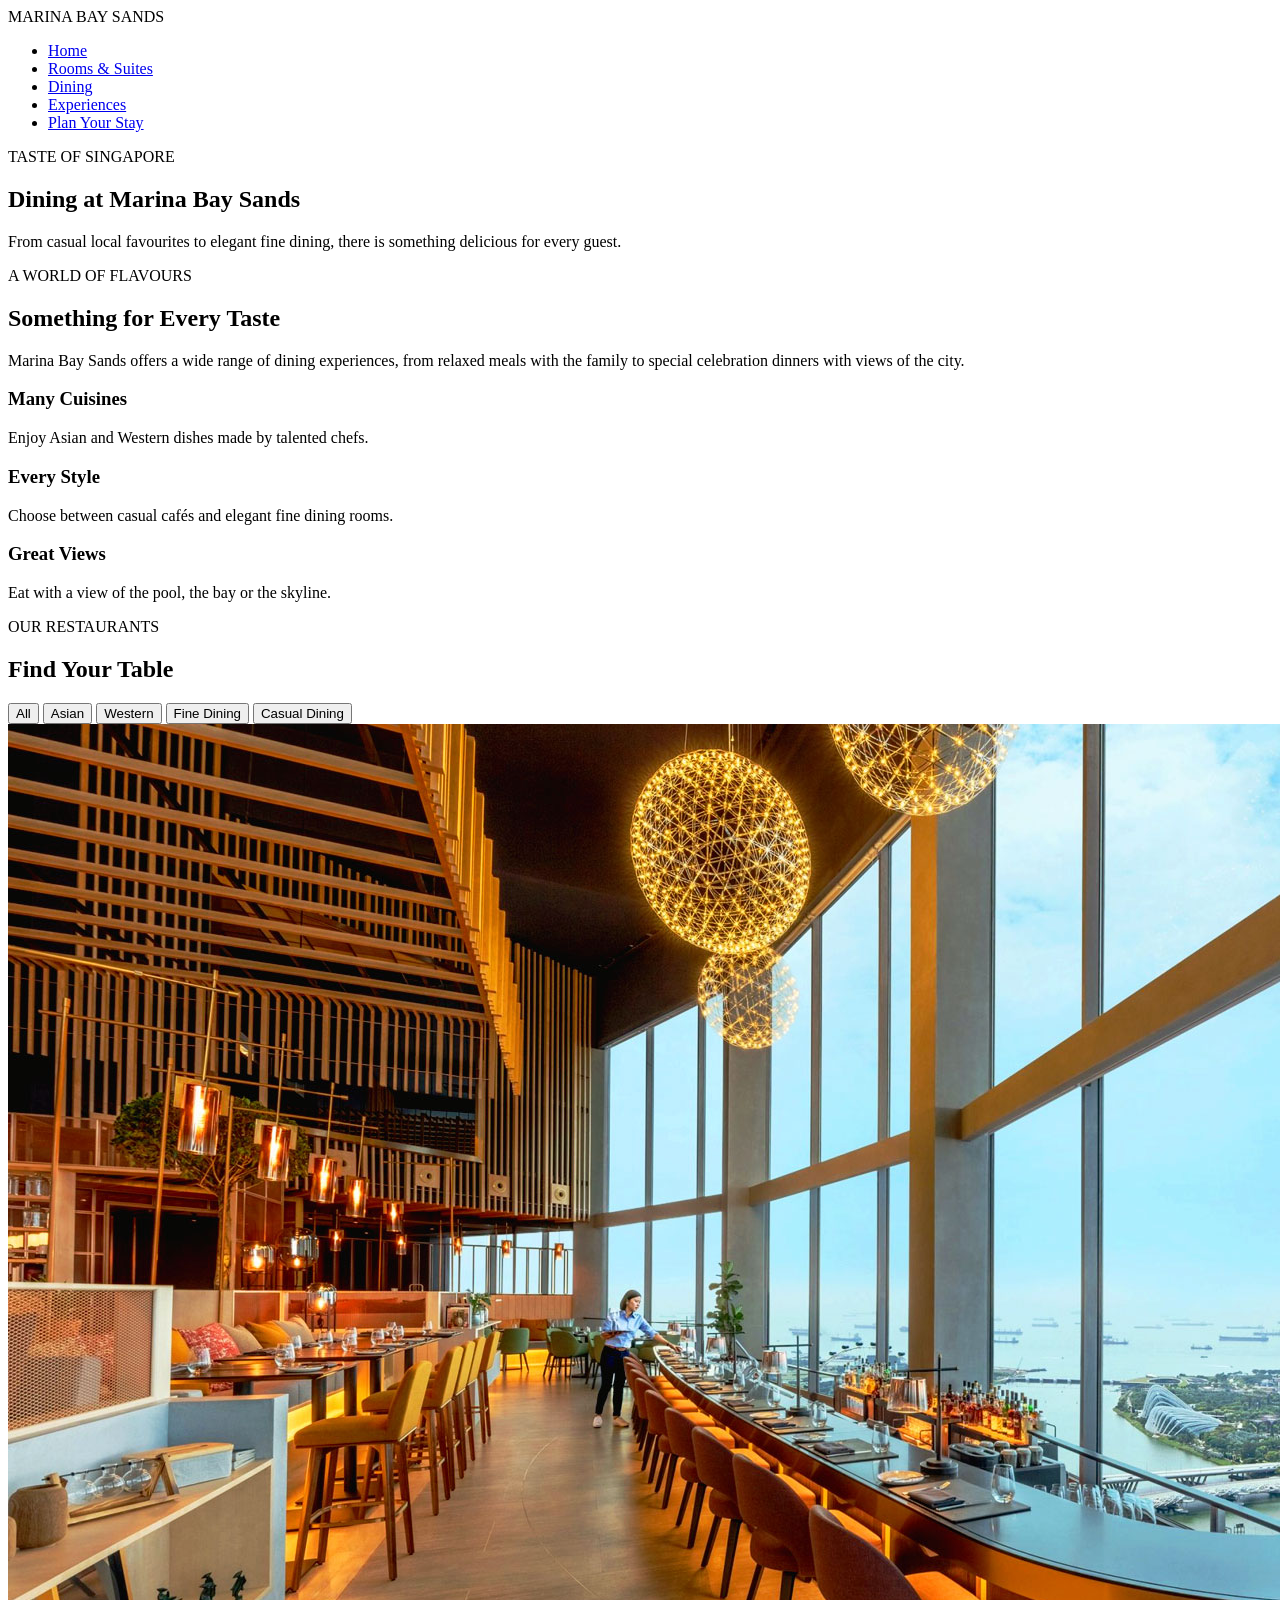
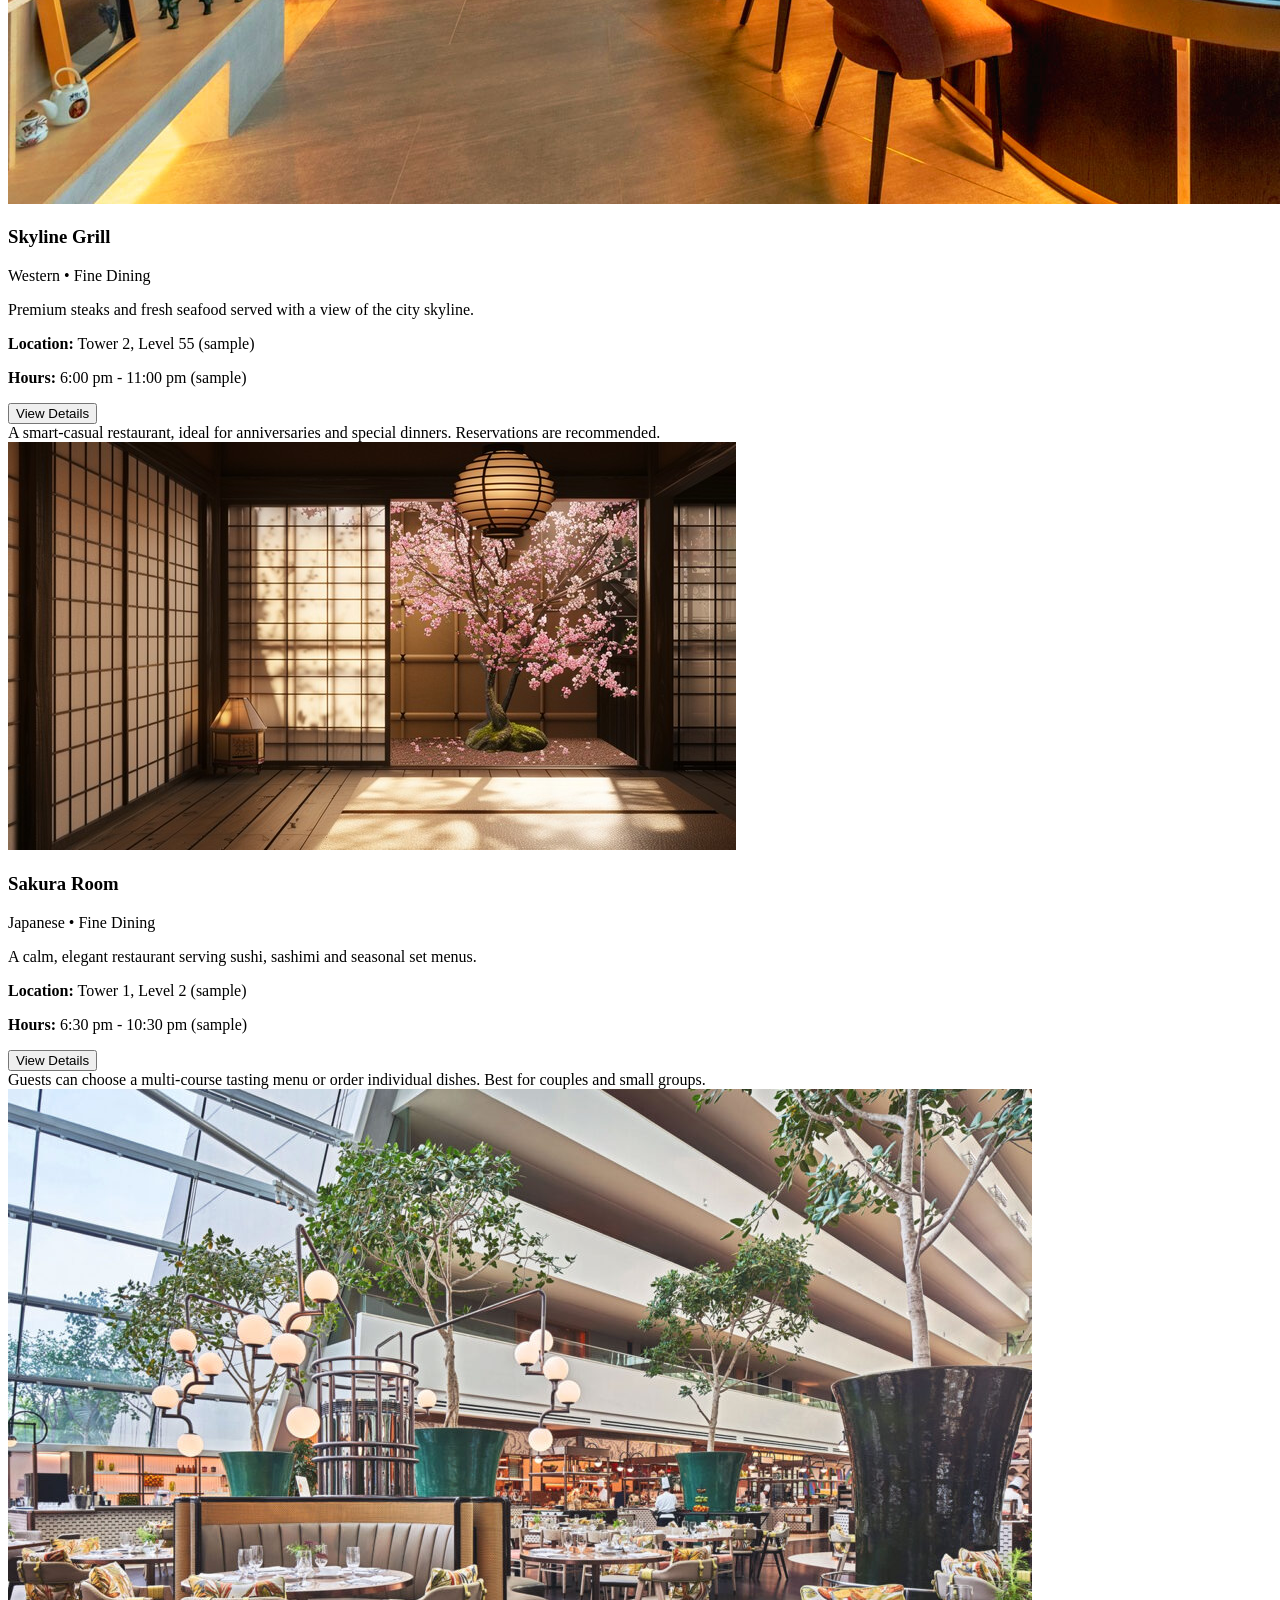
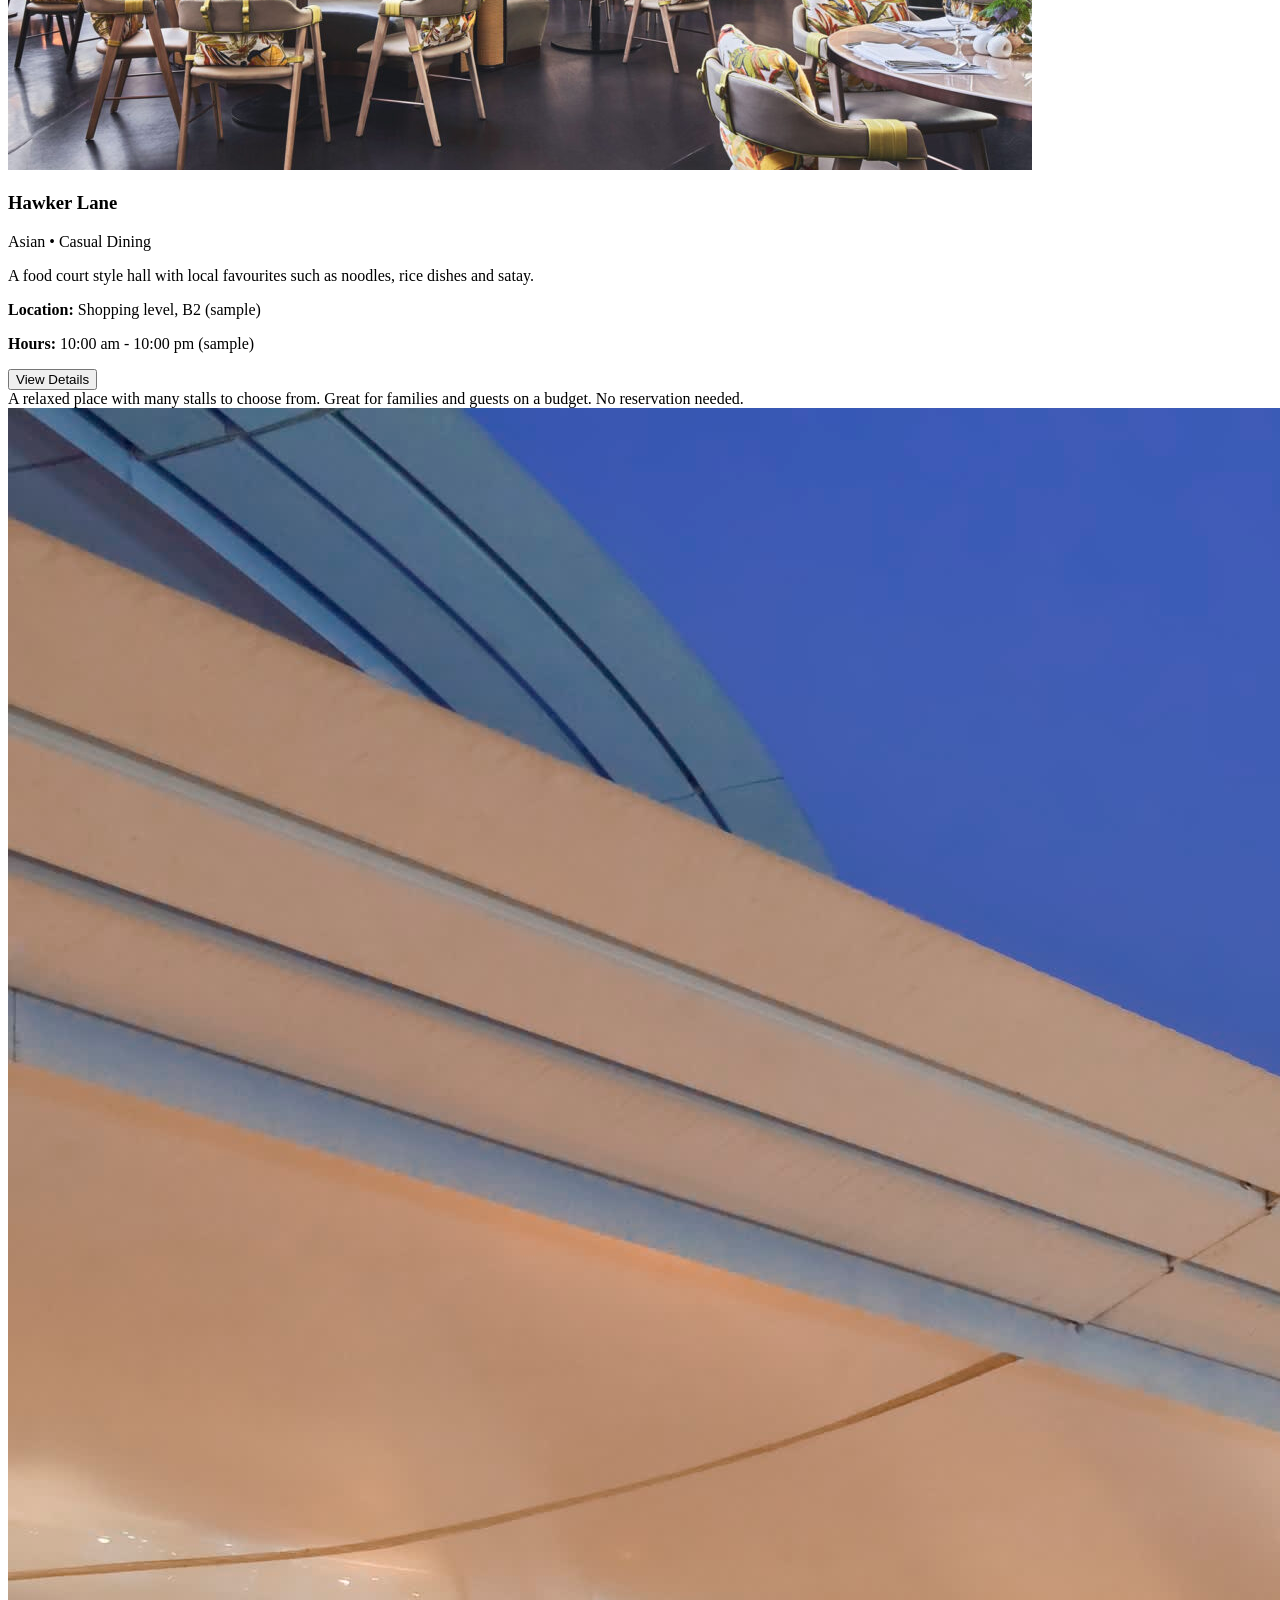
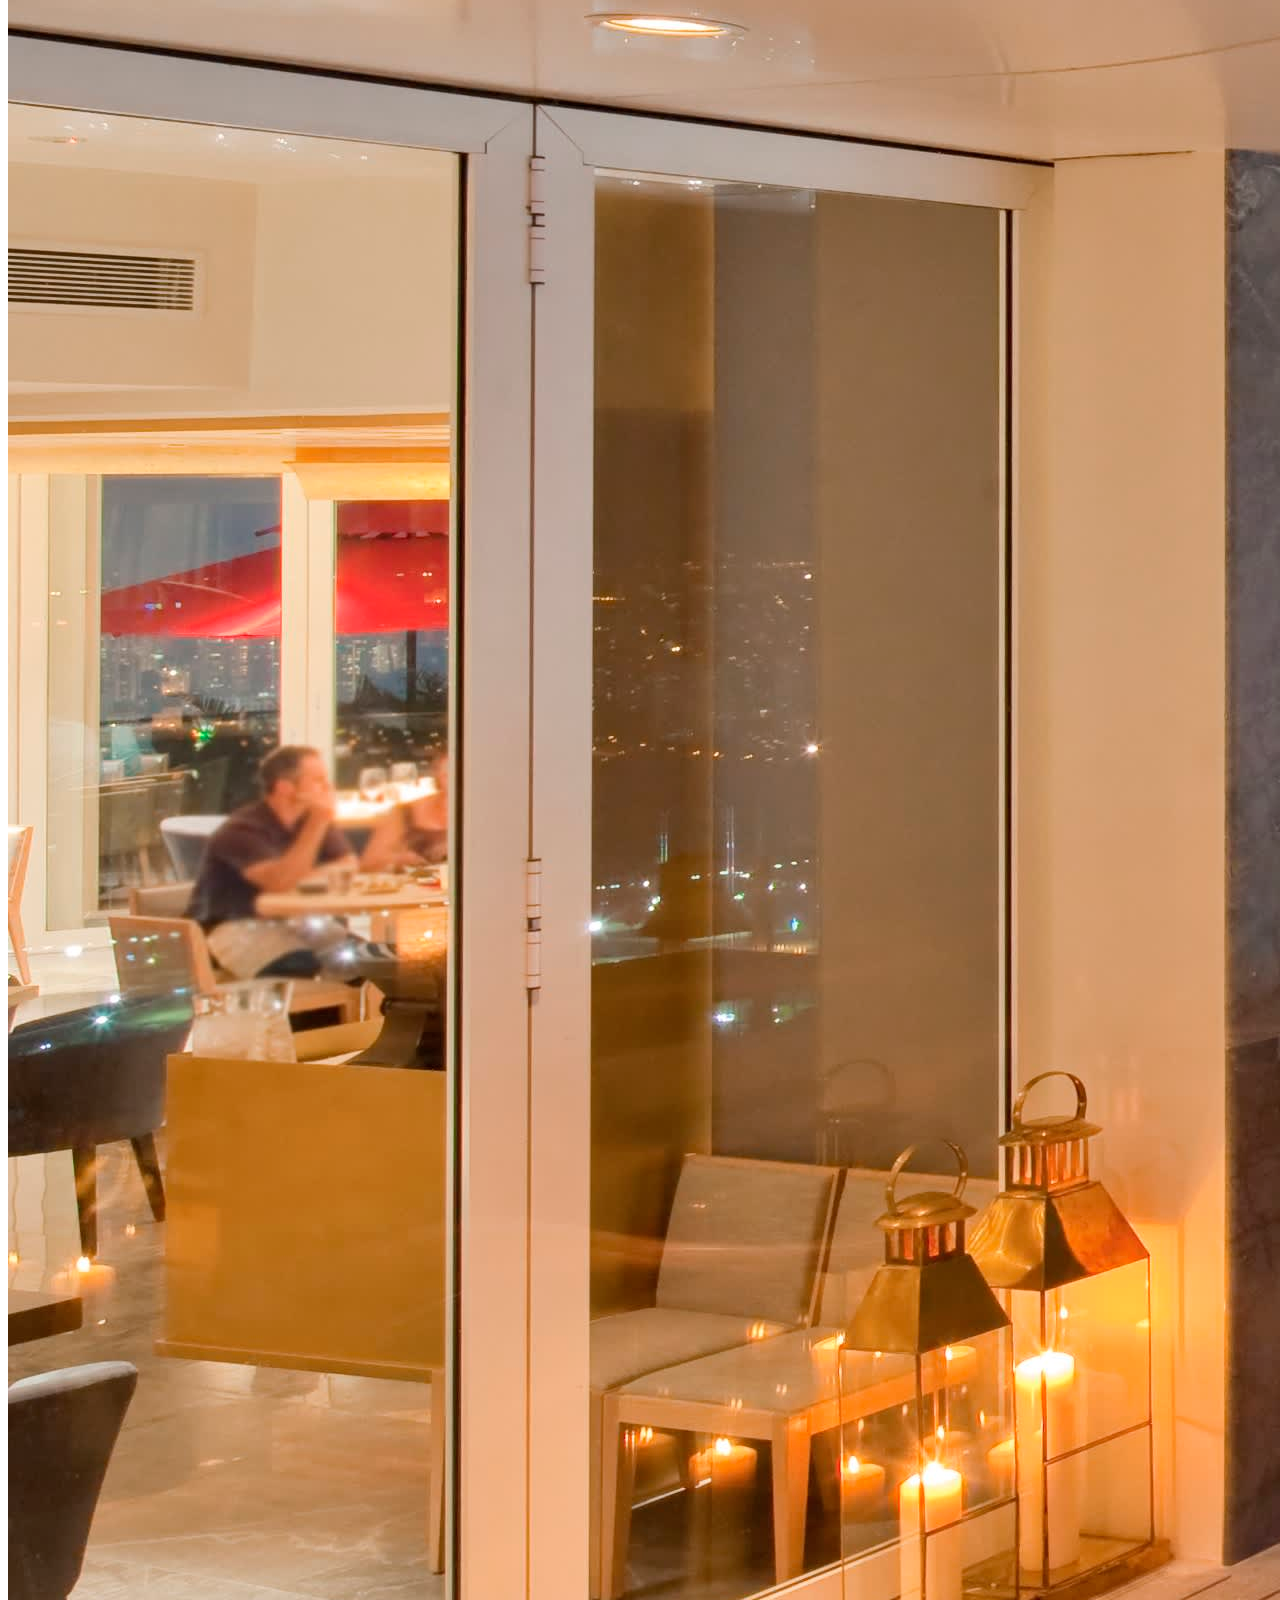
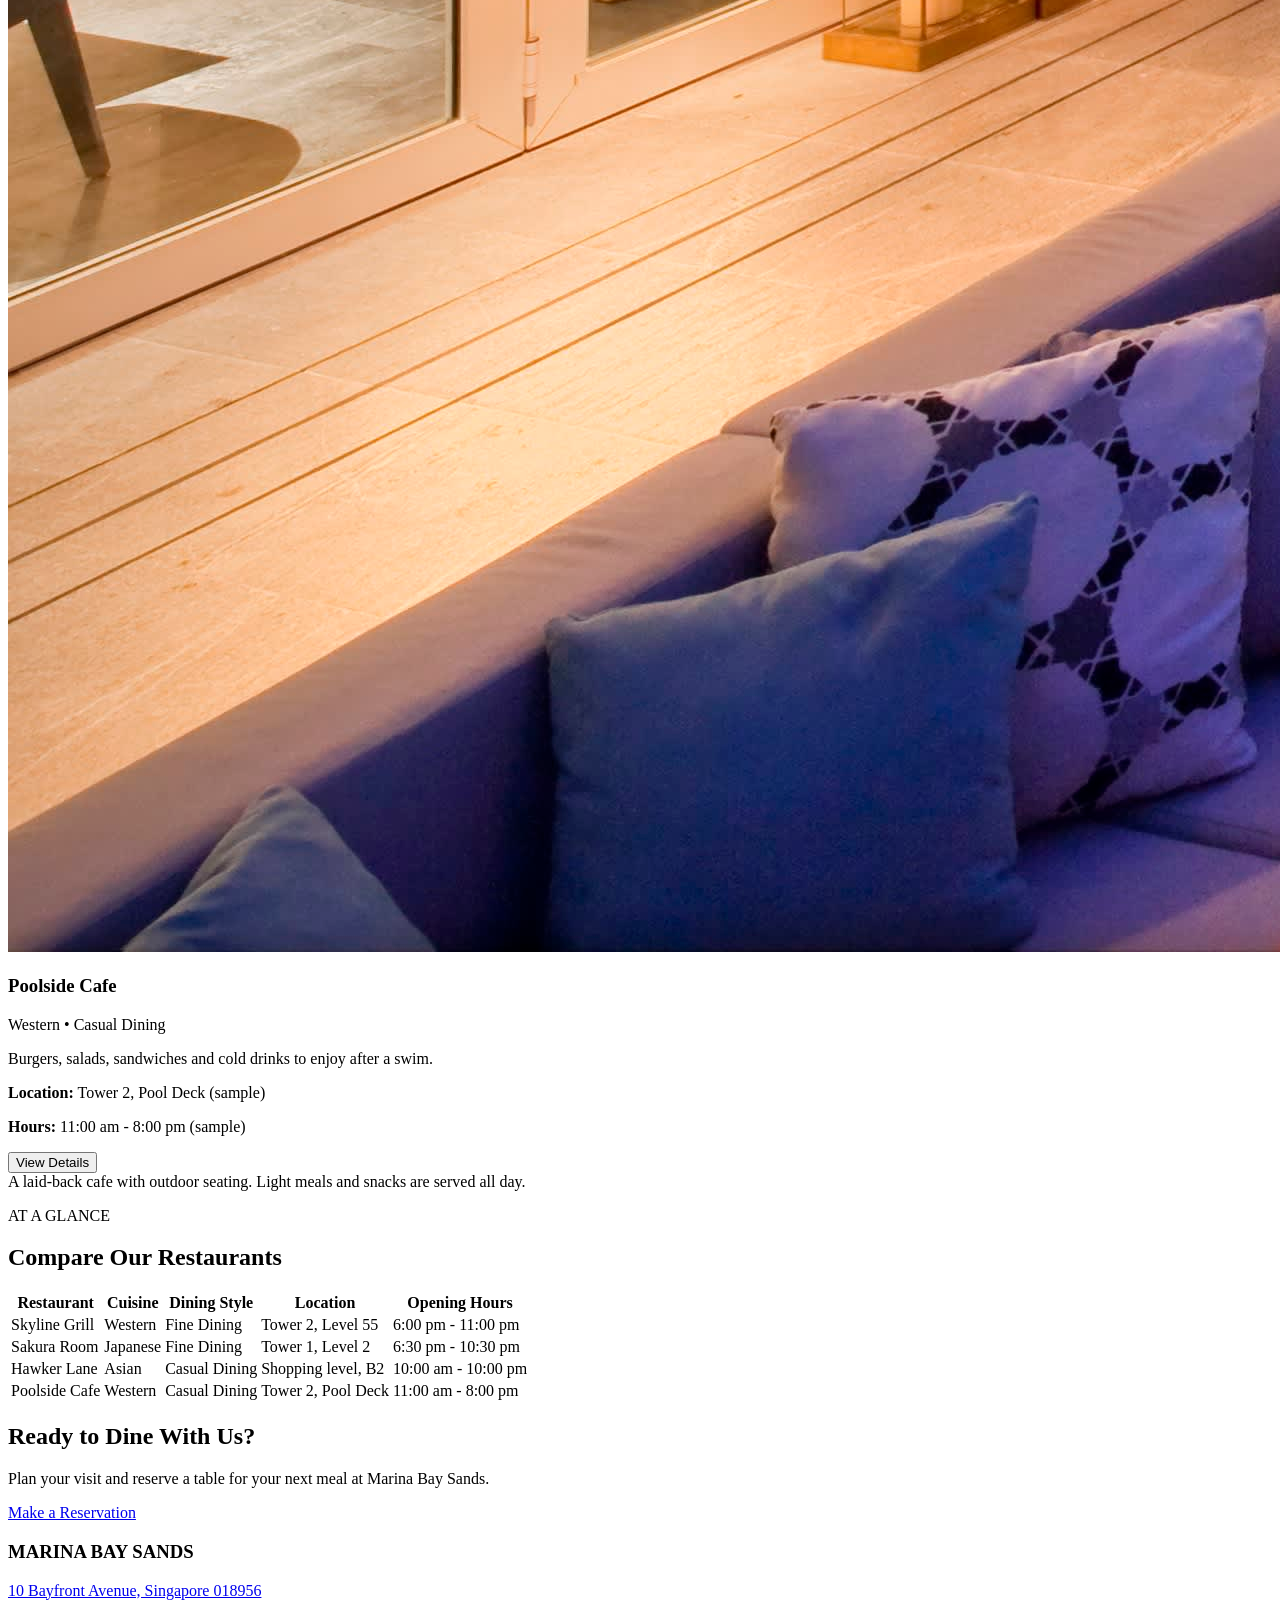
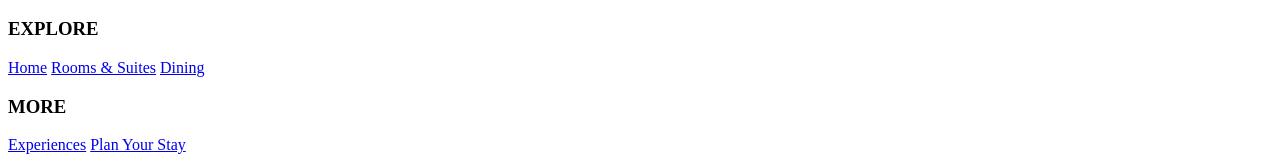
==== dining.html @ 9b4324b7 "Add files via upload" ====
<!DOCTYPE html>
<html lang="en">
<head>
    <meta charset="UTF-8">
    <meta name="viewport" content="width=device-width, initial-scale=1.0">
    <title>Dining | Marina Bay Sands </title>
    <link rel="stylesheet" href="css/style.css">
</head>
<body>

    <!-- NAVIGATION  -->
    <header class="header">
        <nav class="navbar">
            <div class="logo">MARINA BAY SANDS</div>
            <ul class="nav-links">
                <li><a href="Intex.html">Home</a></li>
                <li><a href="rooms.html">Rooms & Suites</a></li>
                <li><a href="dining.html" class="active">Dining</a></li>
                <li><a href="experiences.html">Experiences</a></li>
                <li><a href="stayplan.html">Plan Your Stay</a></li>
            </ul>
        </nav>
    </header>

    <!-- HERO -->
    <section class="hero dining-hero">
        <div class="hero-content">
            <p class="hero-subtitle">TASTE OF SINGAPORE</p>
            <h1>Dining at Marina Bay Sands</h1>
            <p class="hero-description">
                From casual local favourites to elegant fine dining, there is
                something delicious for every guest.
            </p>
        </div>
    </section>

    <!-- INTRODUCTION -->
    <section class="dining-intro">
        <div class="section-heading">
            <p class="section-label">A WORLD OF FLAVOURS</p>
            <h2>Something for Every Taste</h2>
            <p>
                Marina Bay Sands offers a wide range of dining experiences, from
                relaxed meals with the family to special celebration dinners with
                views of the city.
            </p>
        </div>

        <div class="intro-points">
            <div>
                <h3>Many Cuisines</h3>
                <p>Enjoy Asian and Western dishes made by talented chefs.</p>
            </div>
            <div>
                <h3>Every Style</h3>
                <p>Choose between casual cafés and elegant fine dining rooms.</p>
            </div>
            <div>
                <h3>Great Views</h3>
                <p>Eat with a view of the pool, the bay or the skyline.</p>
            </div>
        </div>
    </section>

    <!-- RESTAURANTS -->
    <section class="restaurants-section">
        <div class="section-heading">
            <p class="section-label">OUR RESTAURANTS</p>
            <h2>Find Your Table</h2>
        </div>

        <!-- filter buttons -->
        <div class="filter-bar">
            <button class="filter-btn active" data-filter="all">All</button>
            <button class="filter-btn" data-filter="asian">Asian</button>
            <button class="filter-btn" data-filter="western">Western</button>
            <button class="filter-btn" data-filter="fine">Fine Dining</button>
            <button class="filter-btn" data-filter="casual">Casual Dining</button>
        </div>

        <!-- restaurant cards -->
        <div class="restaurant-grid">

            <article class="restaurant-card" data-category="western fine">
                <div class="restaurant-image">
                    <img src="SkylineGrill.jpg" alt="Rooftop dining area with city views">
                </div>
                <div class="restaurant-info">
                    <h3>Skyline Grill</h3>
                    <p class="cuisine">Western &bull; Fine Dining</p>
                    <p>Premium steaks and fresh seafood served with a view of the city skyline.</p>
                    <p class="meta"><strong>Location:</strong> Tower 2, Level 55 (sample)</p>
                    <p class="meta"><strong>Hours:</strong> 6:00 pm - 11:00 pm (sample)</p>
                    <button class="read-more-btn details-btn btn-space">View Details</button>
                    <div class="dining-details">
                        A smart-casual restaurant, ideal for anniversaries and special
                        dinners. Reservations are recommended.
                    </div>
                </div>
            </article>

            <article class="restaurant-card" data-category="asian fine">
                <div class="restaurant-image">
                    <img src="SakuraRoom.jpg" alt="Elegant restaurant overlooking Marina Bay">
                </div>
                <div class="restaurant-info">
                    <h3>Sakura Room</h3>
                    <p class="cuisine">Japanese &bull; Fine Dining</p>
                    <p>A calm, elegant restaurant serving sushi, sashimi and seasonal set menus.</p>
                    <p class="meta"><strong>Location:</strong> Tower 1, Level 2 (sample)</p>
                    <p class="meta"><strong>Hours:</strong> 6:30 pm - 10:30 pm (sample)</p>
                    <button class="read-more-btn details-btn btn-space">View Details</button>
                    <div class="dining-details">
                        Guests can choose a multi-course tasting menu or order
                        individual dishes. Best for couples and small groups.
                    </div>
                </div>
            </article>

            <article class="restaurant-card" data-category="asian casual">
                <div class="restaurant-image">
                    <img src="HawkerLane .jpg" alt="Casual dining hall with local dishes">
                </div>
                <div class="restaurant-info">
                    <h3>Hawker Lane</h3>
                    <p class="cuisine">Asian &bull; Casual Dining</p>
                    <p>A food court style hall with local favourites such as noodles, rice dishes and satay.</p>
                    <p class="meta"><strong>Location:</strong> Shopping level, B2 (sample)</p>
                    <p class="meta"><strong>Hours:</strong> 10:00 am - 10:00 pm (sample)</p>
                    <button class="read-more-btn details-btn btn-space">View Details</button>
                    <div class="dining-details">
                        A relaxed place with many stalls to choose from. Great for
                        families and guests on a budget. No reservation needed.
                    </div>
                </div>
            </article>

            
            <article class="restaurant-card" data-category="western casual">
                <div class="restaurant-image">
                    <img src="poolsidecafe.jpg" alt="Poolside cafe area">
                </div>
                <div class="restaurant-info">
                    <h3>Poolside Cafe</h3>
                    <p class="cuisine">Western &bull; Casual Dining</p>
                    <p>Burgers, salads, sandwiches and cold drinks to enjoy after a swim.</p>
                    <p class="meta"><strong>Location:</strong> Tower 2, Pool Deck (sample)</p>
                    <p class="meta"><strong>Hours:</strong> 11:00 am - 8:00 pm (sample)</p>
                    <button class="read-more-btn details-btn btn-space">View Details</button>
                    <div class="dining-details">
                        A laid-back cafe with outdoor seating. Light meals and
                        snacks are served all day.
                    </div>
                </div>
            </article>

        </div>

    </section>

    <!-- COMPARISON TABLE -->
    <section class="compare-section">
        <div class="section-heading">
            <p class="section-label">AT A GLANCE</p>
            <h2>Compare Our Restaurants</h2>
        </div>

        <div class="table-wrap">
            <table>
                <thead>
                    <tr>
                        <th>Restaurant</th>
                        <th>Cuisine</th>
                        <th>Dining Style</th>
                        <th>Location</th>
                        <th>Opening Hours</th>
                    </tr>
                </thead>
                <tbody>
                    <tr>
                        <td>Skyline Grill</td>
                        <td>Western</td>
                        <td>Fine Dining</td>
                        <td>Tower 2, Level 55</td>
                        <td>6:00 pm - 11:00 pm</td>
                    </tr>
                    <tr>
                        <td>Sakura Room</td>
                        <td>Japanese</td>
                        <td>Fine Dining</td>
                        <td>Tower 1, Level 2</td>
                        <td>6:30 pm - 10:30 pm</td>
                    </tr>
                    <tr>
                        <td>Hawker Lane</td>
                        <td>Asian</td>
                        <td>Casual Dining</td>
                        <td>Shopping level, B2</td>
                        <td>10:00 am - 10:00 pm</td>
                    </tr>
                    <tr>
                        <td>Poolside Cafe</td>
                        <td>Western</td>
                        <td>Casual Dining</td>
                        <td>Tower 2, Pool Deck</td>
                        <td>11:00 am - 8:00 pm</td>
                    </tr>
                </tbody>
            </table>
        </div>
    </section>

    <!-- RESERVATION / CTA -->
    <section class="cta-section">
        <h2>Ready to Dine With Us?</h2>
        <p>
            Plan your visit and reserve a table for your next meal at
            Marina Bay Sands.
        </p>
        <a href="stayplan.html" class="btn dark-btn">Make a Reservation</a>
    </section>

    <!-- FOOTER  -->
    <footer class="footer">
        <div class="footer-container">
            <div class="footer-column">
                <h3>MARINA BAY SANDS</h3>
               <a href="https://maps.app.goo.gl/JU68rL5WRYFoYei26">10 Bayfront Avenue, Singapore 018956</a>
            </div>
            <div class="footer-column">
                <h3>EXPLORE</h3>
                <a href="Intex.html">Home</a>
                <a href="rooms.html">Rooms & Suites</a>
                <a href="dining.html">Dining</a>
            </div>
            <div class="footer-column">
                <h3>MORE</h3>
                <a href="experiences.html">Experiences</a>
                <a href="stayplan.html">Plan Your Stay</a>
            </div>
        </div>
    </footer>

    <script src="script.js"></script>
</body>
</html>
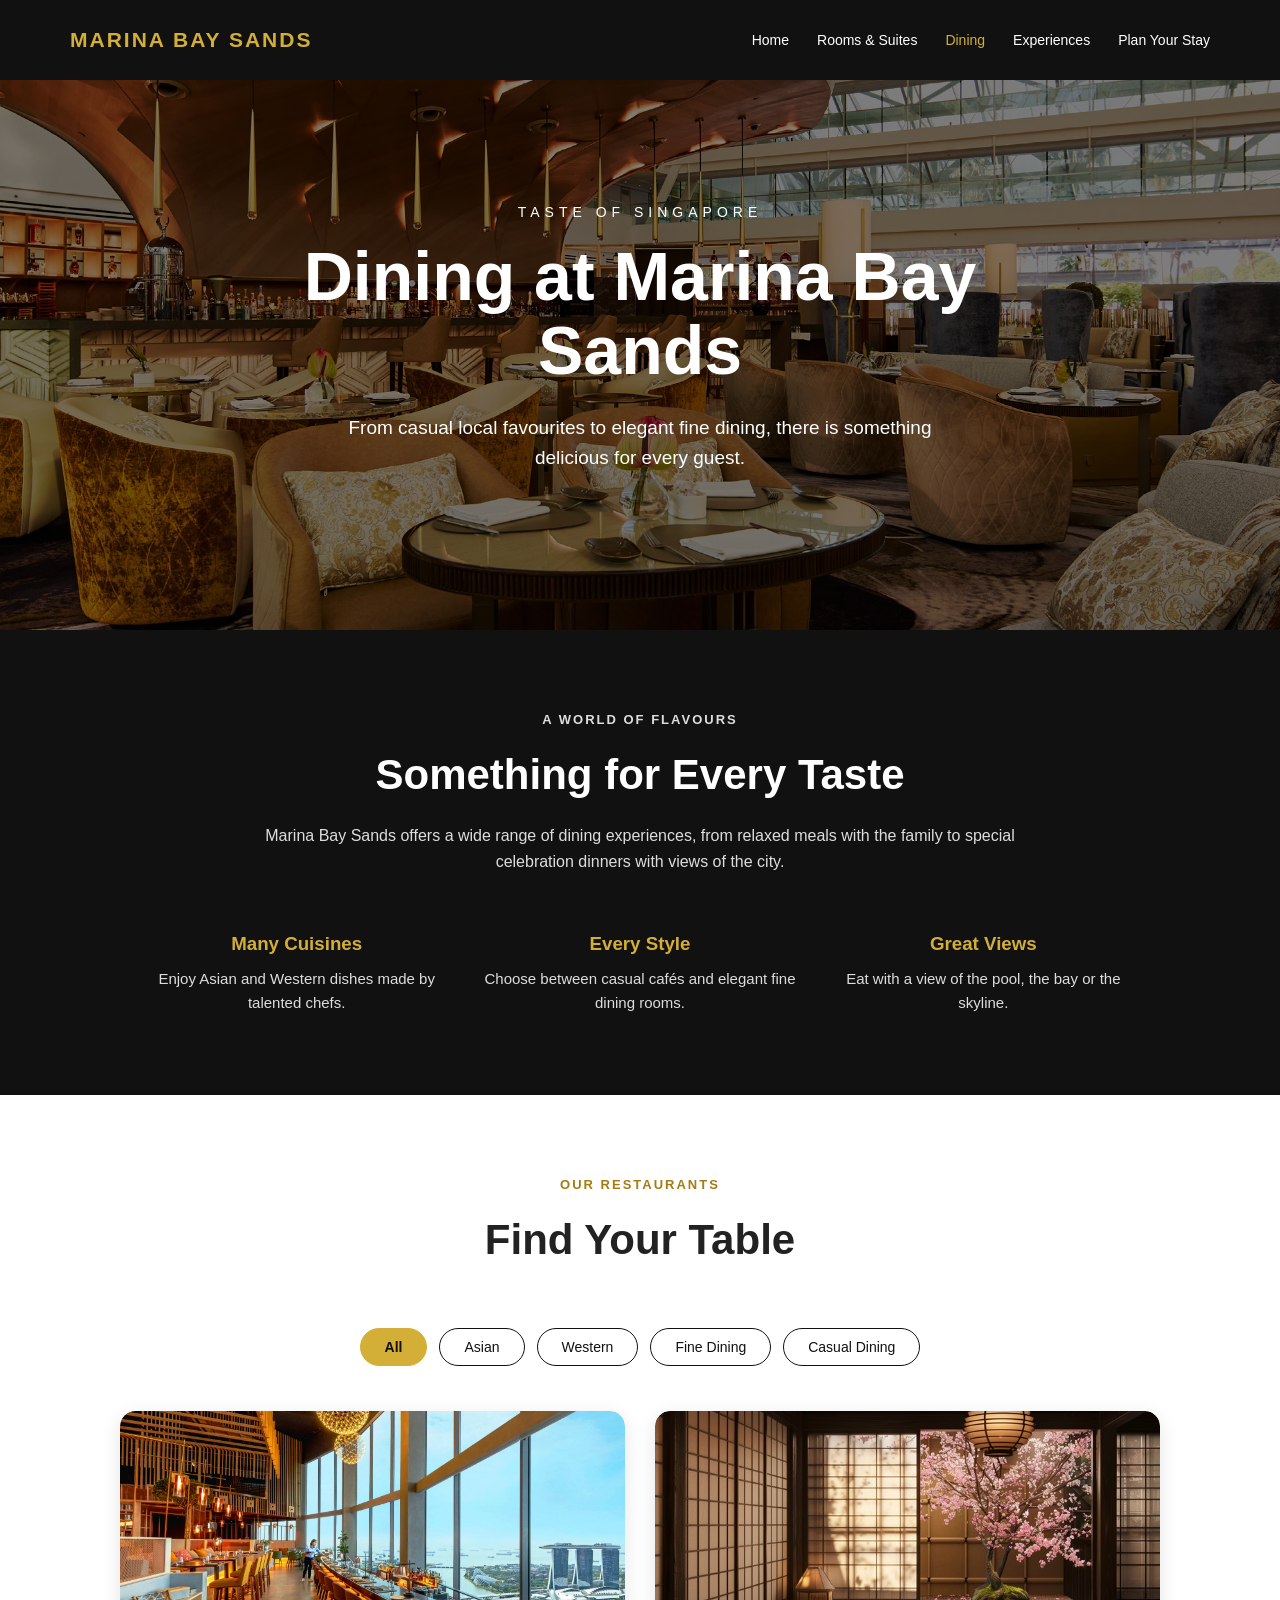
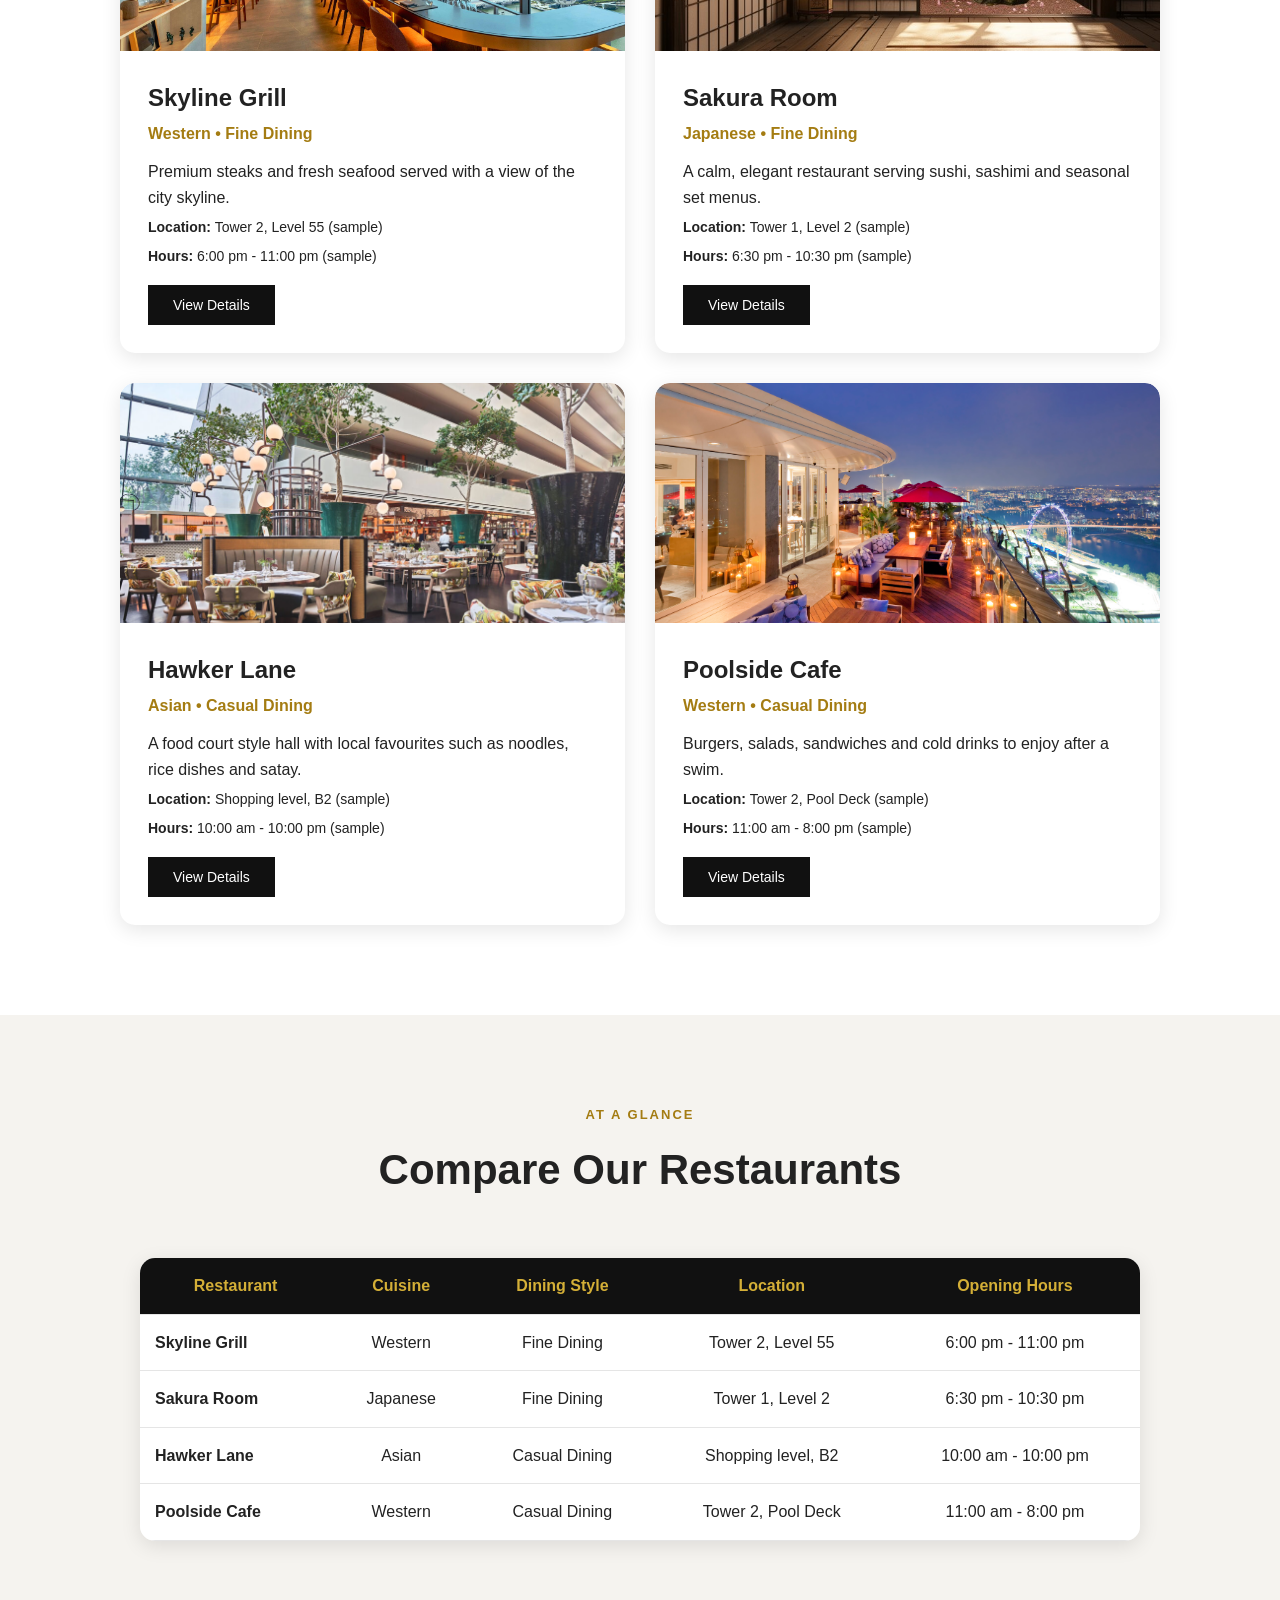
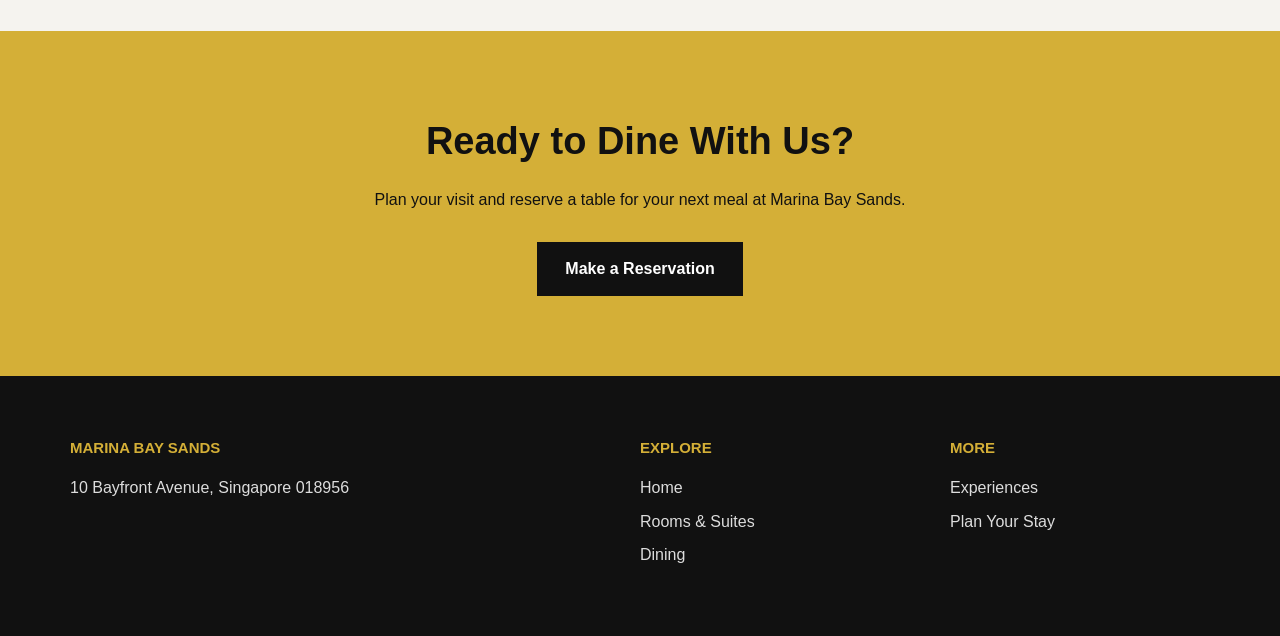
==== commit c7b99d46: "Update dining.html" ====
--- a/dining.html
+++ b/dining.html
@@ -4,7 +4,7 @@
     <meta charset="UTF-8">
     <meta name="viewport" content="width=device-width, initial-scale=1.0">
     <title>Dining | Marina Bay Sands </title>
-    <link rel="stylesheet" href="css/style.css">
+    <link rel="stylesheet" href="style.css">
 </head>
 <body>
 
@@ -243,4 +243,4 @@
 
     <script src="script.js"></script>
 </body>
-</html>+</html>
--- a/style.css
+++ b/style.css
@@ -0,0 +1,1482 @@
+/*   RESET & GENERAL. */
+* {
+    margin: 0;
+    padding: 0;
+    box-sizing: border-box;
+}
+
+html {
+    scroll-behavior: smooth;
+}
+
+body {
+    font-family: Arial, Helvetica, sans-serif;
+    background-color: #ffffff;
+    color: #222222;
+    line-height: 1.6;
+}
+
+img {
+    width: 100%;
+    display: block;
+}
+
+a {
+    text-decoration: none;
+}
+
+
+/*    ANIMATIONS   */
+@keyframes fadeUp {
+    from {
+        opacity: 0;
+        transform: translateY(35px);
+    }
+
+    to {
+        opacity: 1;
+        transform: translateY(0);
+    }
+}
+
+@keyframes fadeIn {
+    from {
+        opacity: 0;
+    }
+
+    to {
+        opacity: 1;
+    }
+}
+
+
+/*  header  */
+.header {
+    width: 100%;
+    background-color: #111111;
+}
+
+.navbar {
+    max-width: 1200px;
+    min-height: 80px;
+    margin: auto;
+    padding: 0 30px;
+    display: flex;
+    justify-content: space-between;
+    align-items: center;
+}
+
+.logo {
+    color: #d4af37;
+    font-size: 21px;
+    font-weight: bold;
+    letter-spacing: 2px;
+    transition: 0.3s;
+}
+
+.logo:hover {
+    color: #ffffff;
+}
+
+.nav-links {
+    display: flex;
+    gap: 28px;
+    list-style: none;
+}
+
+.nav-links a {
+    color: #ffffff;
+    font-size: 14px;
+    transition: color 0.3s ease;
+}
+
+.nav-links a:hover,
+.nav-links a.active {
+    color: #d4af37;
+}
+
+
+/* HERO SECTION */
+.hero {
+    min-height: 700px;
+    background-image:
+        linear-gradient(rgba(0, 0, 0, 0.45),
+            rgba(0, 0, 0, 0.45)),
+        url("../view.jpg");
+    background-size: cover;
+    background-position: center;
+    display: flex;
+    justify-content: center;
+    align-items: center;
+    text-align: center;
+}
+
+.rooms-hero {
+    min-height: 420px;
+    background-image:
+        linear-gradient(rgba(0, 0, 0, 0.5), rgba(0, 0, 0, 0.5)),
+        url("../room3.jpg");
+    /* Rooms page image */
+}
+
+.dining-hero {
+    min-height: 550px;
+    background-image:
+        linear-gradient(rgba(0, 0, 0, 0.5), rgba(0, 0, 0, 0.5)),
+        url("../view4.jpg");
+}
+
+.hero-content {
+    max-width: 850px;
+    padding: 40px;
+    color: #ffffff;
+    animation: fadeUp 1.2s ease;
+}
+
+.hero-subtitle {
+    font-size: 14px;
+    letter-spacing: 5px;
+    margin-bottom: 15px;
+}
+
+.hero h1 {
+    font-size: 68px;
+    line-height: 1.1;
+    margin-bottom: 25px;
+}
+
+.hero-description {
+    max-width: 650px;
+    margin: 0 auto 35px;
+    font-size: 19px;
+}
+
+.hero-buttons {
+    display: flex;
+    justify-content: center;
+    gap: 15px;
+}
+
+
+/* BUTTONS  */
+.btn {
+    display: inline-block;
+    padding: 14px 28px;
+    font-weight: bold;
+    transition: all 0.3s ease;
+}
+
+.gold-btn {
+    background-color: #d4af37;
+    color: #111111;
+}
+
+.gold-btn:hover {
+    background-color: #ffffff;
+    transform: translateY(-3px);
+}
+
+.outline-btn {
+    border: 1px solid #ffffff;
+    color: #ffffff;
+}
+
+.outline-btn:hover {
+    background-color: #ffffff;
+    color: #111111;
+    transform: translateY(-3px);
+}
+
+
+/* ABOUT SECTION */
+.about-section {
+    max-width: 1200px;
+    margin: auto;
+    padding: 100px 30px;
+    display: grid;
+    grid-template-columns: 1fr 1fr;
+    gap: 60px;
+    align-items: center;
+    animation: fadeUp 1s ease;
+}
+
+/*  ABOUT TEXT */
+.section-label {
+    color: #a47c12;
+    font-size: 13px;
+    font-weight: bold;
+    letter-spacing: 2px;
+    margin-bottom: 10px;
+}
+
+.about-content h2 {
+    font-size: 42px;
+    margin-bottom: 20px;
+}
+
+.about-content p {
+    margin-bottom: 18px;
+}
+
+
+/* read more  */
+#extra-info {
+    display: none;
+}
+
+.read-more-btn {
+    background-color: #111111;
+    color: #ffffff;
+    border: none;
+    padding: 12px 25px;
+    cursor: pointer;
+    font-size: 14px;
+    transition: all 0.3s ease;
+}
+
+.read-more-btn:hover {
+    background-color: #d4af37;
+    color: #111111;
+    transform: translateY(-3px);
+}
+
+
+/* highlight section */
+.highlights-section {
+    background-color: #f5f3ef;
+    padding: 100px 30px;
+}
+
+.section-heading {
+    max-width: 750px;
+    margin: 0 auto 55px;
+    text-align: center;
+    animation: fadeUp 1s ease;
+}
+
+.section-heading h2 {
+    font-size: 42px;
+    margin-bottom: 15px;
+}
+
+
+/*  highlight grid */
+.highlight-grid {
+    max-width: 1200px;
+    margin: auto;
+    display: grid;
+    grid-template-columns: repeat(3, 1fr);
+    gap: 25px;
+}
+
+
+/*  highlight card */
+.highlight-card {
+    background-color: #ffffff;
+    overflow: hidden;
+    border-radius: 15px;
+    box-shadow: 0 5px 20px rgba(0, 0, 0, 0.10);
+    animation: fadeUp 0.8s ease;
+    transition:
+        transform 0.4s ease,
+        box-shadow 0.4s ease;
+}
+
+.highlight-card:nth-child(1) {
+    animation-delay: 0.1s;
+}
+
+.highlight-card:nth-child(2) {
+    animation-delay: 0.25s;
+}
+
+.highlight-card:nth-child(3) {
+    animation-delay: 0.4s;
+}
+
+.highlight-card:hover {
+    transform: translateY(-8px);
+    box-shadow: 0 12px 30px rgba(0, 0, 0, 0.18);
+}
+
+
+/* card name */
+.card-image {
+    overflow: hidden;
+    border-radius: 15px 15px 0 0;
+}
+
+.card-image img {
+    height: 280px;
+    object-fit: cover;
+    border-radius: 15px 15px 0 0;
+    transition: transform 0.7s ease;
+}
+
+.highlight-card:hover .card-image img {
+    transform: scale(1.07);
+}
+
+
+/*  CARD CONTENT */
+.card-content {
+    padding: 30px;
+}
+
+.card-content h3 {
+    font-size: 24px;
+    margin-bottom: 12px;
+}
+
+.card-content p {
+    margin-bottom: 20px;
+}
+
+.card-content a {
+    color: #a47c12;
+    font-weight: bold;
+    transition: all 0.3s ease;
+}
+
+.card-content a:hover {
+    color: #111111;
+    padding-left: 5px;
+}
+
+
+/*  STATISTICS */
+.stats-section {
+    background-color: #111111;
+    color: #ffffff;
+    padding: 70px 30px;
+    display: grid;
+    grid-template-columns: repeat(4, 1fr);
+    text-align: center;
+}
+
+.stat {
+    border-right: 1px solid #444444;
+    animation: fadeUp 0.8s ease;
+}
+
+.stat:last-child {
+    border-right: none;
+}
+
+.stat h2 {
+    color: #d4af37;
+    font-size: 40px;
+    margin-bottom: 5px;
+}
+
+.stat p {
+    color: #dddddd;
+}
+
+
+/*  FOOTER */
+.footer {
+    background-color: #111111;
+    color: #ffffff;
+}
+
+.footer-container {
+    max-width: 1200px;
+    margin: auto;
+    padding: 60px 30px;
+    display: grid;
+    grid-template-columns: 2fr 1fr 1fr;
+    gap: 50px;
+}
+
+.footer-column h3 {
+    color: #d4af37;
+    font-size: 15px;
+    margin-bottom: 15px;
+}
+
+.footer-column p {
+    color: #dddddd;
+    margin-bottom: 8px;
+}
+
+.footer-column a {
+    display: block;
+    color: #dddddd;
+    margin-bottom: 8px;
+    transition: all 0.3s ease;
+}
+
+.footer-column a:hover {
+    color: #d4af37;
+    padding-left: 5px;
+}
+
+/* TABLET (HOME PAGE) */
+@media (max-width: 900px) {
+
+    .navbar {
+        flex-direction: column;
+        padding: 20px;
+        gap: 20px;
+    }
+
+    .nav-links {
+        flex-wrap: wrap;
+        justify-content: center;
+        gap: 15px;
+    }
+
+    .hero h1 {
+        font-size: 50px;
+    }
+
+    .about-section {
+        grid-template-columns: 1fr;
+    }
+
+    .highlight-grid {
+        grid-template-columns: 1fr 1fr;
+    }
+
+    .stats-section {
+        grid-template-columns: 1fr 1fr;
+        gap: 30px;
+    }
+
+    .stat {
+        border-right: none;
+    }
+
+    .footer-container {
+        grid-template-columns: 1fr 1fr;
+    }
+}
+
+
+/*  MOBILE (HOME PAGE)*/
+@media (max-width: 600px) {
+
+    .nav-links {
+        gap: 12px;
+    }
+
+    .nav-links a {
+        font-size: 12px;
+    }
+
+    .hero {
+        min-height: 600px;
+    }
+
+    .hero h1 {
+        font-size: 40px;
+    }
+
+    .hero-description {
+        font-size: 16px;
+    }
+
+    .hero-buttons {
+        flex-direction: column;
+    }
+
+    .about-section {
+        padding: 70px 20px;
+    }
+
+    .about-content h2,
+    .section-heading h2 {
+        font-size: 32px;
+    }
+
+    .highlight-grid {
+        grid-template-columns: 1fr;
+    }
+
+    .stats-section {
+        grid-template-columns: 1fr;
+    }
+
+    .footer-container {
+        grid-template-columns: 1fr;
+    }
+
+    .about-image img {
+        height: 350px;
+    }
+}
+
+
+/*  ROOMS PAGE (rooms.html) */
+
+/* shorter hero for inner page */
+.rooms-hero {
+    min-height: 420px;
+}
+
+/* intro */
+.intro-section {
+    max-width: 800px;
+    margin: auto;
+    padding: 80px 30px 40px;
+}
+
+.intro-section .section-heading {
+    margin-bottom: 0;
+}
+
+.intro-section p {
+    text-align: center;
+}
+
+/* room list: one wide card per row */
+.rooms-section {
+    max-width: 1100px;
+    margin: auto;
+    padding: 30px 30px 90px;
+    display: flex;
+    flex-direction: column;
+    gap: 40px;
+}
+
+.room-card {
+    display: grid;
+    grid-template-columns: 1fr 1fr;
+    background-color: #ffffff;
+    border-radius: 15px;
+    overflow: hidden;
+    box-shadow: 0 5px 20px rgba(0, 0, 0, 0.10);
+    transition: transform 0.4s ease, box-shadow 0.4s ease;
+}
+
+.room-card:hover {
+    transform: translateY(-6px);
+    box-shadow: 0 12px 30px rgba(0, 0, 0, 0.18);
+}
+
+/* every second card has the photo on the right */
+.room-card:nth-child(even) .room-image {
+    order: 2;
+}
+
+.room-image {
+    overflow: hidden;
+}
+
+.room-image img {
+    height: 100%;
+    min-height: 350px;
+    object-fit: cover;
+    transition: transform 0.7s ease;
+}
+
+.room-card:hover .room-image img {
+    transform: scale(1.07);
+}
+
+.room-info {
+    padding: 35px;
+}
+
+.room-info h3 {
+    font-size: 28px;
+    margin-bottom: 5px;
+}
+
+.room-size {
+    color: #a47c12;
+    font-weight: bold;
+    margin-bottom: 12px;
+}
+
+.amenities {
+    list-style: none;
+    margin: 15px 0;
+}
+
+.amenities li {
+    margin-bottom: 4px;
+    font-size: 15px;
+}
+
+.amenities li::before {
+    content: "✦ ";
+    color: #d4af37;
+}
+
+.room-price {
+    font-size: 22px;
+    font-weight: bold;
+    margin-bottom: 18px;
+}
+
+.room-price span {
+    font-size: 14px;
+    font-weight: normal;
+    color: #777777;
+}
+
+/* hidden details box (shown with JavaScript) */
+.room-details {
+    display: none;
+    margin-top: 18px;
+    padding: 15px;
+    background-color: #f5f3ef;
+    border-left: 3px solid #d4af37;
+    font-size: 14px;
+}
+
+.room-details.show {
+    display: block;
+}
+
+/* comparison table (also used on the Dining page) */
+.compare-section {
+    background-color: #f5f3ef;
+    padding: 90px 30px;
+}
+
+.table-wrap {
+    max-width: 1000px;
+    margin: auto;
+    overflow-x: auto;
+    border-radius: 15px;
+    box-shadow: 0 5px 20px rgba(0, 0, 0, 0.10);
+}
+
+table {
+    width: 100%;
+    min-width: 600px;
+    border-collapse: collapse;
+    background-color: #ffffff;
+}
+
+th,
+td {
+    padding: 15px;
+    text-align: center;
+    border-bottom: 1px solid #e5e5e5;
+}
+
+th {
+    background-color: #111111;
+    color: #d4af37;
+}
+
+td:first-child {
+    font-weight: bold;
+    text-align: left;
+}
+
+tbody tr {
+    transition: background-color 0.3s ease;
+}
+
+tbody tr:hover {
+    background-color: #f8f1da;
+}
+
+/* tablet */
+@media (max-width: 900px) {
+
+    .room-card {
+        grid-template-columns: 1fr;
+    }
+
+    .room-card:nth-child(even) .room-image {
+        order: 0;
+    }
+
+    .room-image img {
+        min-height: 0;
+        height: 280px;
+    }
+}
+
+/* mobile */
+@media (max-width: 600px) {
+
+    .rooms-hero {
+        min-height: 350px;
+    }
+
+    .intro-section {
+        padding: 60px 20px 30px;
+    }
+
+    .rooms-section {
+        padding: 20px 20px 70px;
+    }
+
+    .room-info {
+        padding: 25px 20px;
+    }
+
+    .compare-section {
+        padding: 70px 15px;
+    }
+}
+
+
+/*  DINING PAGE (dining.html)*/
+
+/* hero with its own background image */
+.hero.dining-hero {
+    min-height: 550px;
+    background-image:
+        linear-gradient(rgba(0, 0, 0, 0.5), rgba(0, 0, 0, 0.5)),
+        url("../restaurant.webp");
+}
+
+/* intro: dark band with 3 short points */
+.dining-intro {
+    background-color: #111111;
+    color: #ffffff;
+    padding: 80px 30px;
+}
+
+.dining-intro .section-heading p {
+    color: #dddddd;
+}
+
+.intro-points {
+    max-width: 1000px;
+    margin: auto;
+    display: grid;
+    grid-template-columns: repeat(3, 1fr);
+    gap: 30px;
+    text-align: center;
+}
+
+.intro-points h3 {
+    color: #d4af37;
+    margin-bottom: 8px;
+}
+
+.intro-points p {
+    color: #dddddd;
+    font-size: 15px;
+}
+
+/* filter buttons */
+.restaurants-section {
+    max-width: 1100px;
+    margin: auto;
+    padding: 80px 30px 90px;
+}
+
+.filter-bar {
+    display: flex;
+    justify-content: center;
+    flex-wrap: wrap;
+    gap: 12px;
+    margin-bottom: 45px;
+}
+
+.filter-btn {
+    background-color: #ffffff;
+    color: #111111;
+    border: 1px solid #111111;
+    border-radius: 30px;
+    padding: 10px 24px;
+    font-size: 14px;
+    cursor: pointer;
+    transition: all 0.3s ease;
+}
+
+.filter-btn:hover {
+    background-color: #f8f1da;
+    transform: translateY(-2px);
+}
+
+.filter-btn.active {
+    background-color: #d4af37;
+    border-color: #d4af37;
+    font-weight: bold;
+}
+
+/* restaurant cards: 2 per row */
+.restaurant-grid {
+    display: grid;
+    grid-template-columns: 1fr 1fr;
+    gap: 30px;
+    align-items: start;
+}
+
+.restaurant-card {
+    background-color: #ffffff;
+    border-radius: 15px;
+    overflow: hidden;
+    box-shadow: 0 5px 20px rgba(0, 0, 0, 0.10);
+    transition: transform 0.4s ease, box-shadow 0.4s ease;
+}
+
+.restaurant-card:hover {
+    transform: translateY(-6px);
+    box-shadow: 0 12px 30px rgba(0, 0, 0, 0.18);
+}
+
+.restaurant-image {
+    overflow: hidden;
+}
+
+.restaurant-image img {
+    height: 240px;
+    object-fit: cover;
+    border-radius: 15px 15px 0 0;
+    transition: transform 0.7s ease;
+}
+
+.restaurant-card:hover .restaurant-image img {
+    transform: scale(1.07);
+}
+
+.restaurant-info {
+    padding: 28px;
+}
+
+.restaurant-info h3 {
+    font-size: 24px;
+    margin-bottom: 4px;
+}
+
+.cuisine {
+    color: #a47c12;
+    font-weight: bold;
+    margin-bottom: 12px;
+}
+
+.restaurant-info .meta {
+    font-size: 14px;
+    margin-top: 6px;
+}
+
+.restaurant-info .btn-space {
+    margin-top: 18px;
+}
+
+/* hidden details box (shown with JavaScript) */
+.dining-details {
+    display: none;
+    margin-top: 18px;
+    padding: 15px;
+    background-color: #f5f3ef;
+    border-left: 3px solid #d4af37;
+    font-size: 14px;
+}
+
+.dining-details.show {
+    display: block;
+}
+
+.sample-note {
+    margin-top: 30px;
+    text-align: center;
+    font-size: 13px;
+    color: #777777;
+}
+
+/* reservation / call to action */
+.cta-section {
+    background-color: #d4af37;
+    color: #111111;
+    text-align: center;
+    padding: 80px 30px;
+}
+
+.cta-section h2 {
+    font-size: 38px;
+    margin-bottom: 15px;
+}
+
+.cta-section p {
+    max-width: 600px;
+    margin: 0 auto 30px;
+}
+
+.dark-btn {
+    background-color: #111111;
+    color: #ffffff;
+}
+
+.dark-btn:hover {
+    background-color: #ffffff;
+    color: #111111;
+    transform: translateY(-3px);
+}
+
+/* tablet */
+@media (max-width: 900px) {
+
+    .intro-points {
+        grid-template-columns: 1fr;
+    }
+
+    .restaurant-grid {
+        grid-template-columns: 1fr;
+    }
+}
+
+/* mobile */
+@media (max-width: 600px) {
+
+    .dining-hero {
+        min-height: 450px;
+    }
+
+    .dining-intro,
+    .cta-section {
+        padding: 60px 20px;
+    }
+
+    .restaurants-section {
+        padding: 60px 20px 70px;
+    }
+
+    .restaurant-info {
+        padding: 22px 20px;
+    }
+
+    .cta-section h2 {
+        font-size: 30px;
+    }
+}
+
+/* Hero with automatic image slideshow */
+.exp-hero {
+    position: relative;
+    overflow: hidden;
+    min-height: 600px;
+}
+
+.hero-slides {
+    position: absolute;
+    top: 0;
+    left: 0;
+    width: 100%;
+    height: 100%;
+}
+
+.hero-slide {
+    position: absolute;
+    top: 0;
+    left: 0;
+    height: 100%;
+    object-fit: cover;
+    opacity: 0;
+    transition: opacity 1.5s ease;
+}
+
+.hero-slide.active {
+    opacity: 1;
+}
+
+/* dark layer so the text is easy to read */
+.exp-hero::after {
+    content: "";
+    position: absolute;
+    top: 0;
+    left: 0;
+    width: 100%;
+    height: 100%;
+    background-color: rgba(0, 0, 0, 0.5);
+}
+
+.exp-hero .hero-content {
+    position: relative;
+    z-index: 2;
+}
+
+/* Introduction */
+.exp-intro {
+    max-width: 800px;
+    margin: auto;
+    padding: 90px 30px 70px;
+    text-align: center;
+}
+
+.exp-intro h2 {
+    font-size: 40px;
+    margin-bottom: 15px;
+}
+
+/*  Featured experience (big image + overlapping card)  */
+.featured {
+    position: relative;
+    max-width: 1200px;
+    margin: 0 auto 60px;
+    padding: 0 30px 50px;
+}
+
+.featured-image {
+    overflow: hidden;
+    border-radius: 15px;
+}
+
+.featured-image img {
+    height: 520px;
+    object-fit: cover;
+    transition: transform 0.7s ease;
+}
+
+.featured:hover .featured-image img {
+    transform: scale(1.04);
+}
+
+.featured-card {
+    position: absolute;
+    right: 70px;
+    bottom: 0;
+    width: 460px;
+    padding: 35px;
+    background-color: #111111;
+    color: #ffffff;
+    border-radius: 15px;
+    box-shadow: 0 12px 30px rgba(0, 0, 0, 0.3);
+}
+
+.featured-card h3 {
+    color: #d4af37;
+    font-size: 30px;
+    margin-bottom: 10px;
+}
+
+/*  Alternating rows */
+.exp-list {
+    max-width: 1100px;
+    margin: auto;
+    padding: 0 30px 80px;
+}
+
+.exp-row {
+    display: grid;
+    grid-template-columns: 1fr 1fr;
+    gap: 60px;
+    align-items: center;
+    padding: 50px 0;
+}
+
+/* every second row has the photo on the right */
+.exp-row:nth-child(even) .exp-image {
+    order: 2;
+}
+
+.exp-image {
+    overflow: hidden;
+    border-radius: 15px;
+    box-shadow: 0 5px 20px rgba(0, 0, 0, 0.15);
+}
+
+.exp-image img {
+    height: 360px;
+    object-fit: cover;
+    transition: transform 0.7s ease;
+}
+
+.exp-row:hover .exp-image img {
+    transform: scale(1.07);
+}
+
+.exp-number {
+    color: #d4af37;
+    font-size: 48px;
+    font-weight: bold;
+    line-height: 1;
+}
+
+.exp-text h3 {
+    font-size: 30px;
+    margin: 8px 0 12px;
+}
+
+.facts {
+    list-style: none;
+    margin: 15px 0 20px;
+    font-size: 15px;
+}
+
+.facts li {
+    margin-bottom: 5px;
+}
+
+/* hidden box shown by JavaScript */
+.exp-details {
+    display: none;
+    margin-top: 18px;
+    padding: 15px;
+    background-color: #f5f3ef;
+    border-left: 3px solid #d4af37;
+    font-size: 14px;
+}
+
+.exp-details.show {
+    display: block;
+}
+
+.featured-card .exp-details {
+    background-color: #222222;
+    color: #dddddd;
+}
+
+/* ===== Good to know band ===== */
+.good-to-know {
+    background-color: #111111;
+    color: #ffffff;
+    padding: 80px 30px;
+}
+
+.good-to-know h3 {
+    color: #d4af37;
+}
+
+.good-to-know .section-heading h2 {
+    color: #ffffff;
+}
+
+
+/*  Tablet */
+@media (max-width: 900px) {
+
+    .featured-card {
+        position: static;
+        width: 100%;
+        margin-top: -40px;
+    }
+
+    .featured-image img {
+        height: 380px;
+    }
+
+    .exp-row {
+        grid-template-columns: 1fr;
+        gap: 25px;
+    }
+
+    .exp-row:nth-child(even) .exp-image {
+        order: 0;
+    }
+}
+
+/* Mobile */
+@media (max-width: 600px) {
+
+    .exp-hero {
+        min-height: 500px;
+    }
+
+    .exp-intro {
+        padding: 60px 20px 50px;
+    }
+
+    .exp-intro h2 {
+        font-size: 30px;
+    }
+
+    .featured,
+    .exp-list {
+        padding-left: 20px;
+        padding-right: 20px;
+    }
+
+    .featured-image img {
+        height: 280px;
+    }
+
+    .featured-card {
+        padding: 25px 20px;
+    }
+
+    .exp-image img {
+        height: 250px;
+    }
+
+    .good-to-know {
+        padding: 60px 20px;
+    }
+}
+
+/* Hero  */
+.hero.booking-hero {
+    min-height: 380px;
+    background-image:
+        linear-gradient(rgba(0, 0, 0, 0.5), rgba(0, 0, 0, 0.5)),
+        url("../swimmingpool.jpg");
+}
+
+/*  Form + stay information (2 columns) */
+.booking-section {
+    max-width: 1200px;
+    margin: auto;
+    padding: 80px 30px;
+    display: grid;
+    grid-template-columns: 1.6fr 1fr;
+    gap: 50px;
+    align-items: start;
+}
+
+.booking-form-box {
+    background-color: #ffffff;
+    padding: 40px;
+    border-top: 4px solid #d4af37;
+    border-radius: 15px;
+    box-shadow: 0 5px 20px rgba(0, 0, 0, 0.12);
+}
+
+.booking-form-box h2 {
+    font-size: 34px;
+    margin-bottom: 8px;
+}
+
+.form-intro {
+    margin-bottom: 30px;
+    color: #555555;
+}
+
+/*  Form fields  */
+.form-row {
+    display: grid;
+    grid-template-columns: 1fr 1fr;
+    gap: 20px;
+}
+
+.form-group {
+    margin-bottom: 12px;
+}
+
+label {
+    display: block;
+    margin-bottom: 6px;
+    font-size: 14px;
+    font-weight: bold;
+}
+
+input,
+select,
+textarea {
+    width: 100%;
+    padding: 12px;
+    border: 1px solid #cccccc;
+    border-radius: 8px;
+    font-size: 15px;
+    font-family: inherit;
+    transition: all 0.3s ease;
+}
+
+input:focus,
+select:focus,
+textarea:focus {
+    outline: none;
+    border-color: #d4af37;
+    box-shadow: 0 0 0 3px rgba(212, 175, 55, 0.25);
+}
+
+textarea {
+    resize: vertical;
+}
+
+/* error styles (added by JavaScript) */
+.invalid {
+    border-color: #c0392b;
+}
+
+.error {
+    min-height: 20px;
+    margin-top: 4px;
+    font-size: 13px;
+    color: #c0392b;
+}
+
+/*  Buttons  */
+.form-buttons {
+    display: flex;
+    gap: 15px;
+    margin-top: 15px;
+}
+
+.submit-btn,
+.reset-btn {
+    padding: 14px 28px;
+    border-radius: 6px;
+    font-size: 15px;
+    font-weight: bold;
+    cursor: pointer;
+    transition: all 0.3s ease;
+}
+
+.submit-btn {
+    background-color: #d4af37;
+    color: #111111;
+    border: 1px solid #d4af37;
+}
+
+.submit-btn:hover {
+    background-color: #111111;
+    color: #d4af37;
+    transform: translateY(-3px);
+}
+
+.reset-btn {
+    background-color: transparent;
+    color: #111111;
+    border: 1px solid #111111;
+}
+
+.reset-btn:hover {
+    background-color: #111111;
+    color: #ffffff;
+    transform: translateY(-3px);
+}
+
+/* thank-you message (shown by JavaScript) */
+.success-message {
+    display: none;
+    margin-top: 25px;
+    padding: 15px;
+    background-color: #f8f1da;
+    border-left: 4px solid #d4af37;
+    font-weight: bold;
+}
+
+.success-message.show {
+    display: block;
+}
+
+/* Stay information (dark box on the right)  */
+.stay-info {
+    position: sticky;
+    top: 20px;
+    padding: 35px;
+    background-color: #111111;
+    color: #ffffff;
+    border-radius: 15px;
+}
+
+.stay-info h2 {
+    margin-bottom: 25px;
+    color: #d4af37;
+    font-size: 26px;
+}
+
+.info-item {
+    margin-bottom: 20px;
+    padding-bottom: 18px;
+    border-bottom: 1px solid #333333;
+}
+
+.info-item:last-of-type {
+    margin-bottom: 0;
+    padding-bottom: 0;
+    border-bottom: none;
+}
+
+.info-item h3 {
+    margin-bottom: 4px;
+    color: #d4af37;
+    font-size: 13px;
+    letter-spacing: 2px;
+}
+
+.info-item p {
+    color: #dddddd;
+    font-size: 15px;
+}
+
+.sample-note {
+    margin-top: 25px;
+    font-size: 12px;
+    color: #999999;
+}
+
+/*  What to expect  */
+.stay-expect {
+    background-color: #f5f3ef;
+    padding: 90px 30px;
+}
+
+.expect-container {
+    max-width: 1100px;
+    margin: auto;
+    display: grid;
+    grid-template-columns: 1fr 1fr;
+    gap: 60px;
+    align-items: center;
+}
+
+.expect-text h2 {
+    margin-bottom: 15px;
+    font-size: 38px;
+}
+
+.expect-list {
+    list-style: none;
+}
+
+.expect-list li {
+    position: relative;
+    padding: 16px 0 16px 35px;
+    border-bottom: 1px solid #dddddd;
+    transition: padding-left 0.3s ease;
+}
+
+.expect-list li::before {
+    content: "✦";
+    position: absolute;
+    left: 0;
+    color: #d4af37;
+}
+
+.expect-list li:hover {
+    padding-left: 42px;
+}
+
+/* Tablet  */
+@media (max-width: 900px) {
+
+    .booking-section {
+        grid-template-columns: 1fr;
+    }
+
+    .stay-info {
+        position: static;
+    }
+
+    .expect-container {
+        grid-template-columns: 1fr;
+        gap: 30px;
+    }
+}
+
+/*  Mobile  */
+@media (max-width: 600px) {
+
+    .hero.booking-hero {
+        min-height: 320px;
+    }
+
+    .booking-section {
+        padding: 50px 20px;
+    }
+
+    .booking-form-box {
+        padding: 28px 20px;
+    }
+
+    .form-row {
+        grid-template-columns: 1fr;
+        gap: 0;
+    }
+
+    .form-buttons {
+        flex-direction: column;
+    }
+
+    .stay-expect {
+        padding: 60px 20px;
+    }
+
+    .expect-text h2 {
+        font-size: 30px;
+    }
+}
+
